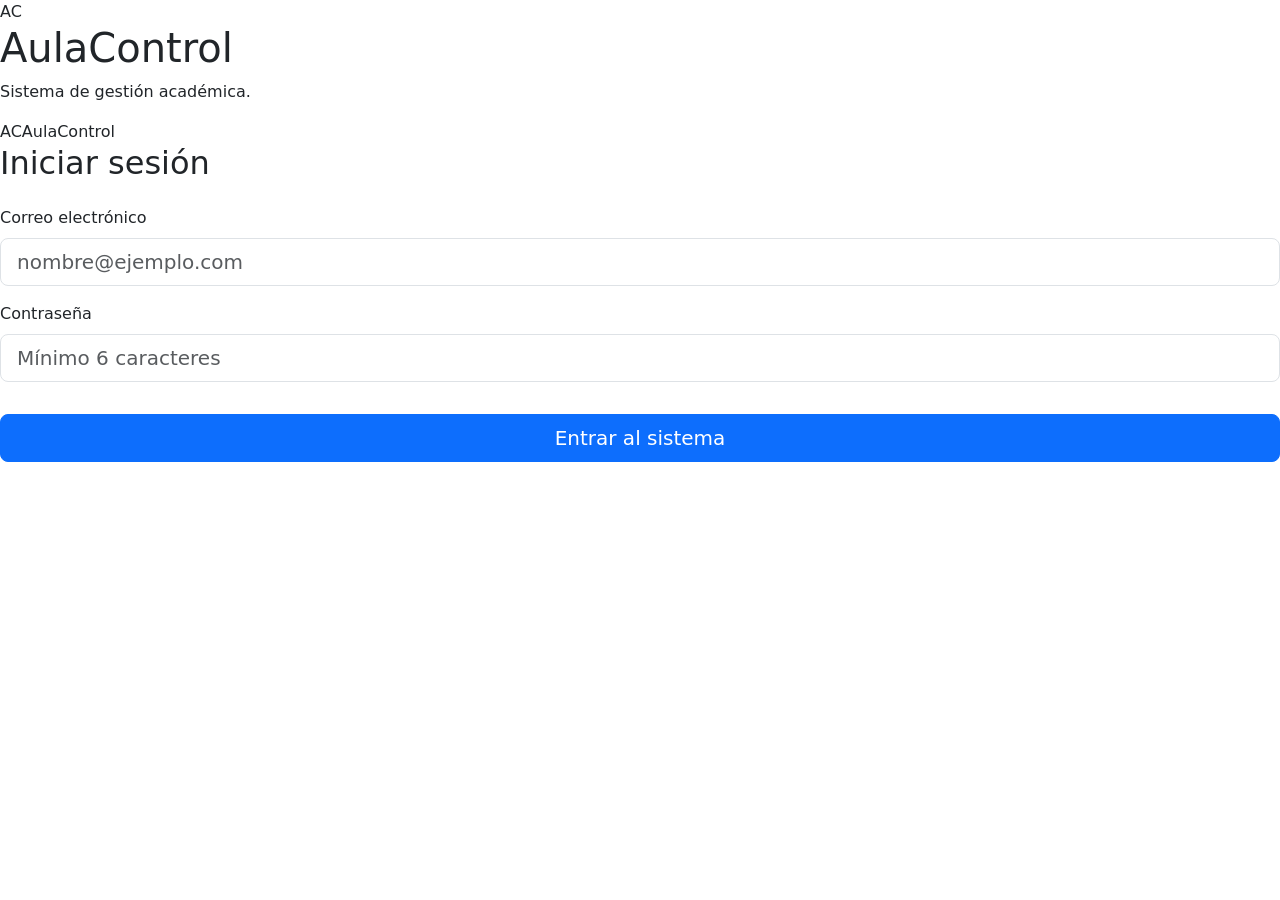
==== index.html @ 4bda4bc8 "funcion de nav y sidevar" ====
<!doctype html>
<html lang="es">

<head>
    <meta charset="utf-8">
    <meta name="viewport" content="width=device-width, initial-scale=1">
    <title>AulaControl</title>
    <link href="https://cdn.jsdelivr.net/npm/bootstrap@5.3.3/dist/css/bootstrap.min.css" rel="stylesheet">
    <link rel="stylesheet" href="css/login.css">
</head>

<body class="app-page">
    <div class="app-layout">
        <aside class="sidebar" id="sidebar">
            <div class="sidebar-header"><span class="brand-mark">AC</span><span>AulaControl</span></div>
            <button class="nav-link nav-toggle" type="button" data-bs-toggle="collapse" data-bs-target="#usersMenu"
                aria-expanded="true">
                Usuarios <span>⌄</span>
            </button>
            <div class="collapse show submenu" id="usersMenu">
                <a class="submenu-link active" href="#captura">Captura</a>
            </div>
        </aside>

        <div class="main-content">
            <header class="topbar">
                <button class="hamburger" id="sidebarToggle" type="button" aria-label="Abrir o cerrar menú"
                    aria-expanded="true"><span></span><span></span><span></span></button>
                <div class="dropdown ms-auto">
                    <button class="user-menu dropdown-toggle" type="button" data-bs-toggle="dropdown"
                        aria-expanded="false">
                        <span id="navbarUser">Usuario</span>
                    </button>
                    <ul class="dropdown-menu dropdown-menu-end shadow-sm">
                        <li><button class="dropdown-item text-danger" id="logoutButton" type="button">Salir del
                                sistema</button></li>
                    </ul>
                </div>
            </header>

            <main class="page-body">
                <h1>Captura</h1>

                <section class="content-card" id="captura">
                    <h2>Usuario</h2>
                    <form id="userForm" novalidate>
                        <div class="row g-3">
                            <div class="col-md-4"><label class="form-label" for="userName">Nombre de
                                    usuario</label><input class="form-control" id="userName" type="text" required>
                                <div class="invalid-feedback">Escribe el nombre.</div>
                            </div>
                            <div class="col-md-4"><label class="form-label" for="userEmail">Correo
                                    electrónico</label><input class="form-control" id="userEmail" type="email" required>
                                <div class="invalid-feedback">Ingresa un correo válido.</div>
                            </div>
                            <div class="col-md-4"><label class="form-label" for="userPassword">Contraseña</label><input
                                    class="form-control" id="userPassword" type="password" required>
                                <div class="invalid-feedback">Mínimo 6 caracteres.</div>
                            </div>
                        </div>
                        <button class="btn btn-primary mt-4" type="submit">Guardar usuario</button>
                    </form>
                </section>

                <section class="content-card">
                    <h2>Alumno</h2>
                    <form id="studentForm" novalidate>
                        <div class="row g-3 align-items-end">
                            <div class="col-md-5"><label class="form-label" for="studentName">Nombre
                                    completo</label><input class="form-control" id="studentName" type="text" required>
                                <div class="invalid-feedback">Escribe el nombre.</div>
                            </div>
                            <div class="col-md-4"><label class="form-label" for="controlNumber">Número de
                                    control</label><input class="form-control" id="controlNumber" type="text"
                                    inputmode="numeric" maxlength="6" required>
                                <div class="invalid-feedback">Debe contener 6 dígitos.</div>
                            </div>
                            <div class="col-md-3"><button class="btn btn-primary w-100" type="submit">Registrar
                                    alumno</button></div>
                        </div>
                    </form>
                </section>
            </main>
        </div>
    </div>

    <div class="modal fade" id="ageModal" tabindex="-1" aria-labelledby="ageModalTitle" aria-hidden="true">
        <div class="modal-dialog modal-dialog-centered">
            <div class="modal-content age-modal">
                <div class="modal-body text-center p-4">
                    <h2 id="ageModalTitle"></h2>
                    <p id="ageModalMessage" class="text-secondary"></p><button type="button" class="btn btn-primary"
                        data-bs-dismiss="modal">Aceptar</button>
                </div>
            </div>
        </div>
    </div>
    <script src="https://cdn.jsdelivr.net/npm/bootstrap@5.3.3/dist/js/bootstrap.bundle.min.js"></script>
    <script src="js/utileria.js"></script>
    <script src="js/app.js"></script>
</body>

</html>
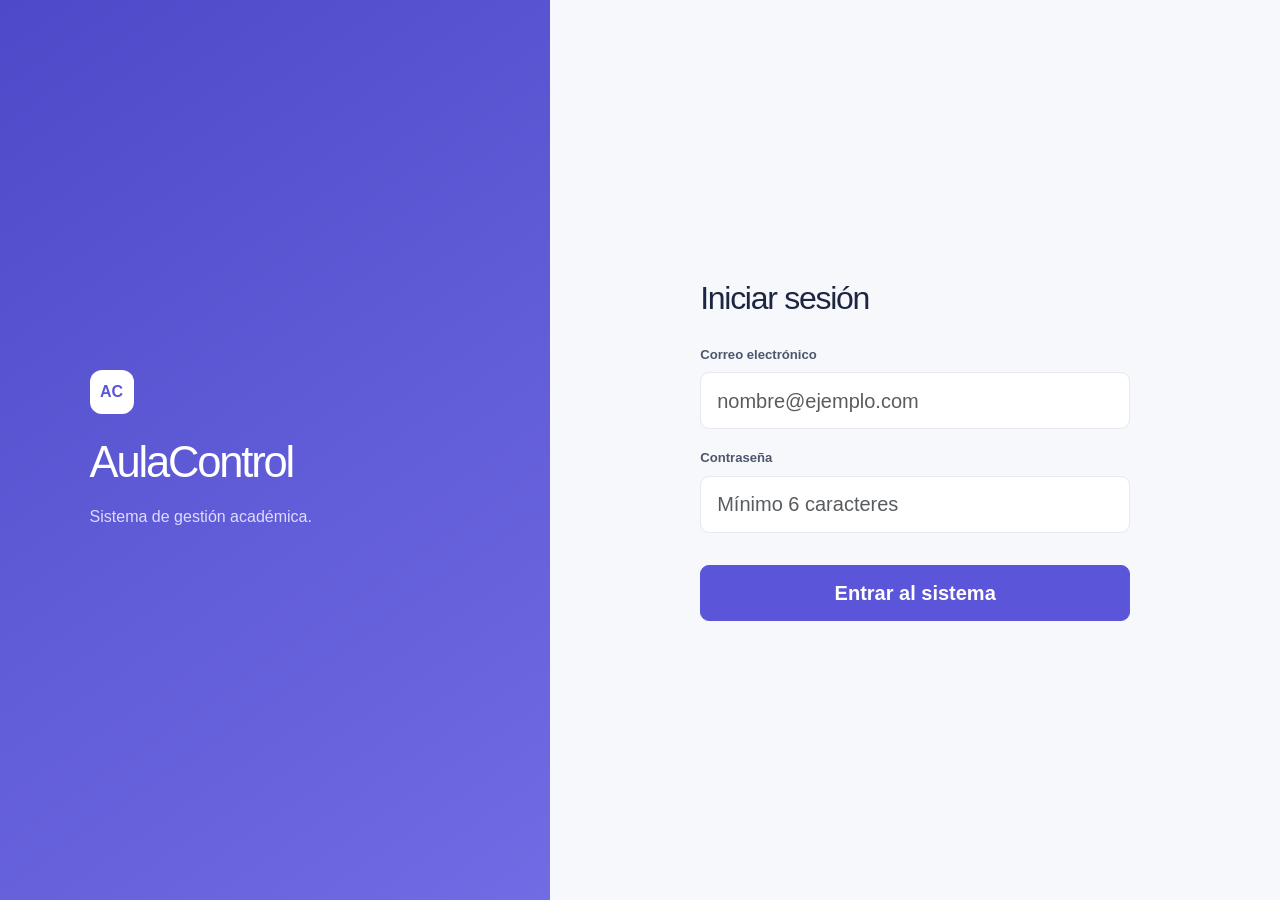
==== commit d9ec62f5: "añadi edad" ====
--- a/index.html
+++ b/index.html
@@ -66,14 +66,19 @@
                     <h2>Alumno</h2>
                     <form id="studentForm" novalidate>
                         <div class="row g-3 align-items-end">
-                            <div class="col-md-5"><label class="form-label" for="studentName">Nombre
+                            <div class="col-md-4"><label class="form-label" for="studentName">Nombre
                                     completo</label><input class="form-control" id="studentName" type="text" required>
                                 <div class="invalid-feedback">Escribe el nombre.</div>
                             </div>
-                            <div class="col-md-4"><label class="form-label" for="controlNumber">Número de
+                            <div class="col-md-3"><label class="form-label" for="controlNumber">Número de
                                     control</label><input class="form-control" id="controlNumber" type="text"
                                     inputmode="numeric" maxlength="6" required>
                                 <div class="invalid-feedback">Debe contener 6 dígitos.</div>
+                            </div>
+                            <div class="col-md-2"><label class="form-label" for="studentAge">Edad</label><input
+                                    class="form-control" id="studentAge" type="number" min="1" max="120" step="1"
+                                    required>
+                                <div class="invalid-feedback">Ingresa una edad entre 1 y 120 años.</div>
                             </div>
                             <div class="col-md-3"><button class="btn btn-primary w-100" type="submit">Registrar
                                     alumno</button></div>
--- a/css/login.css
+++ b/css/login.css
@@ -0,0 +1,317 @@
+
+:root {
+  --primary: #5b55d9;
+  --dark: #1e2540;
+  --muted: #71798f;
+  --line: #e7e9f1;
+  --surface: #f7f8fc;
+}
+
+* {
+  box-sizing: border-box;
+}
+
+body {
+  margin: 0;
+  font-family: Inter, Arial, sans-serif;
+  color: var(--dark);
+  background: var(--surface);
+}
+
+.login-shell {
+  display: flex;
+  min-height: 100vh;
+}
+
+.login-brand {
+  width: 43%;
+  padding: 8vw 7vw;
+  background: linear-gradient(145deg, #4e49c8, #716ce4);
+  color: #fff;
+  display: flex;
+  align-items: center;
+}
+
+.brand-content {
+  width: 100%;
+}
+
+.brand-mark {
+  display: inline-flex;
+  align-items: center;
+  justify-content: center;
+  width: 44px;
+  height: 44px;
+  border-radius: 12px;
+  background: #fff;
+  color: var(--primary);
+  font-weight: 800;
+  margin-bottom: 24px;
+}
+
+.eyebrow {
+  text-transform: uppercase;
+  font-size: 0.7rem;
+  font-weight: 800;
+  letter-spacing: 0.12em;
+}
+
+.login-brand .eyebrow {
+  margin-top: 90px;
+  color: #d5d4ff;
+}
+
+.login-brand h1 {
+  font-size: clamp(2rem, 3.4vw, 3.5rem);
+  line-height: 1.12;
+  letter-spacing: -0.05em;
+  margin: 0 0 16px;
+}
+
+.brand-copy {
+  color: #dedcff;
+  line-height: 1.7;
+  margin: 0;
+}
+
+.brand-stat {
+  margin-top: 70px;
+}
+
+.brand-stat strong,
+.brand-stat span {
+  display: block;
+}
+
+.login-panel {
+  flex: 1;
+  display: flex;
+  align-items: center;
+  justify-content: center;
+  padding: 32px;
+}
+
+.login-card {
+  width: min(100%, 430px);
+}
+
+.login-card h2 {
+  font-size: 2rem;
+  letter-spacing: -0.04em;
+}
+
+.form-label {
+  font-size: 0.82rem;
+  font-weight: 700;
+  color: #4e566c;
+  margin-bottom: 8px;
+}
+
+.form-control {
+  border-color: var(--line);
+  border-radius: 9px;
+  padding: 0.78rem 1rem;
+  color: var(--dark);
+}
+
+.form-control:focus {
+  border-color: var(--primary);
+  box-shadow: 0 0 0 0.2rem rgba(91, 85, 217, 0.12);
+}
+
+.btn-primary {
+  background: var(--primary);
+  border-color: var(--primary);
+  border-radius: 9px;
+  padding: 0.75rem 1.2rem;
+  font-weight: 700;
+}
+
+.btn-primary:hover {
+  background: #4540b8;
+  border-color: #4540b8;
+}
+
+.login-footnote {
+  text-align: center;
+  color: #9aa1b3;
+  font-size: 0.75rem;
+  margin-top: 34px;
+}
+
+.mobile-logo {
+  display: none;
+  align-items: center;
+  gap: 10px;
+  font-weight: 800;
+  margin-bottom: 50px;
+}
+
+.mobile-logo .brand-mark {
+  background: var(--primary);
+  color: #fff;
+}
+
+.app-layout {
+  display: flex;
+  min-height: 100vh;
+}
+
+.sidebar {
+  width: 255px;
+  background: #fff;
+  border-right: 1px solid var(--line);
+  padding: 25px 16px;
+  transition: margin-left 0.25s;
+}
+
+.sidebar.collapsed {
+  margin-left: -255px;
+}
+
+.sidebar-header {
+  display: flex;
+  align-items: center;
+  gap: 10px;
+  padding: 0 12px 42px;
+  font-weight: 800;
+}
+
+.sidebar-header .brand-mark {
+  width: 36px;
+  height: 36px;
+  background: var(--primary);
+  color: #fff;
+  font-size: 0.8rem;
+}
+
+.nav-link {
+  display: flex;
+  justify-content: space-between;
+  width: 100%;
+  border: 0;
+  background: #f0efff;
+  color: var(--primary);
+  padding: 12px;
+  border-radius: 9px;
+  font-size: 0.86rem;
+  font-weight: 700;
+  text-align: left;
+}
+
+.submenu {
+  margin-left: 15px;
+  border-left: 1px solid #dedff0;
+  padding-left: 12px;
+}
+
+.submenu-link {
+  display: block;
+  color: var(--primary);
+  text-decoration: none;
+  font-size: 0.8rem;
+  padding: 10px;
+}
+
+.main-content {
+  flex: 1;
+  min-width: 0;
+}
+
+.topbar {
+  height: 76px;
+  background: #fff;
+  border-bottom: 1px solid var(--line);
+  display: flex;
+  align-items: center;
+  padding: 0 5%;
+  gap: 20px;
+}
+
+.hamburger {
+  border: 0;
+  background: none;
+  padding: 8px;
+  display: flex;
+  flex-direction: column;
+  gap: 4px;
+}
+
+.hamburger span {
+  width: 20px;
+  height: 2px;
+  background: #5c6478;
+}
+
+.user-menu {
+  border: 0;
+  background: transparent;
+  font-size: 0.85rem;
+  font-weight: 700;
+  color: var(--dark);
+}
+
+.page-body {
+  padding: 46px 5%;
+  max-width: 1100px;
+}
+
+.page-body h1 {
+  font-size: 2rem;
+  margin-bottom: 28px;
+}
+
+.content-card {
+  background: #fff;
+  border: 1px solid var(--line);
+  border-radius: 14px;
+  padding: 28px 30px;
+  margin-bottom: 22px;
+}
+
+.content-card h2 {
+  font-size: 1.1rem;
+  margin: 0 0 22px;
+}
+
+.age-modal {
+  border: 0;
+  border-radius: 16px;
+}
+
+.age-modal h2 {
+  font-size: 1.5rem;
+}
+
+@media (max-width: 767px) {
+  .login-panel {
+    padding: 25px;
+  }
+
+  .mobile-logo {
+    display: flex;
+  }
+
+  .login-brand {
+    display: none;
+  }
+
+  .sidebar {
+    position: fixed;
+    z-index: 10;
+    height: 100vh;
+    box-shadow: 5px 0 20px #0002;
+  }
+
+  .topbar {
+    padding: 0 20px;
+  }
+
+  .page-body {
+    padding: 30px 20px;
+  }
+
+  .page-body h1 {
+    font-size: 1.65rem;
+  }
+}
